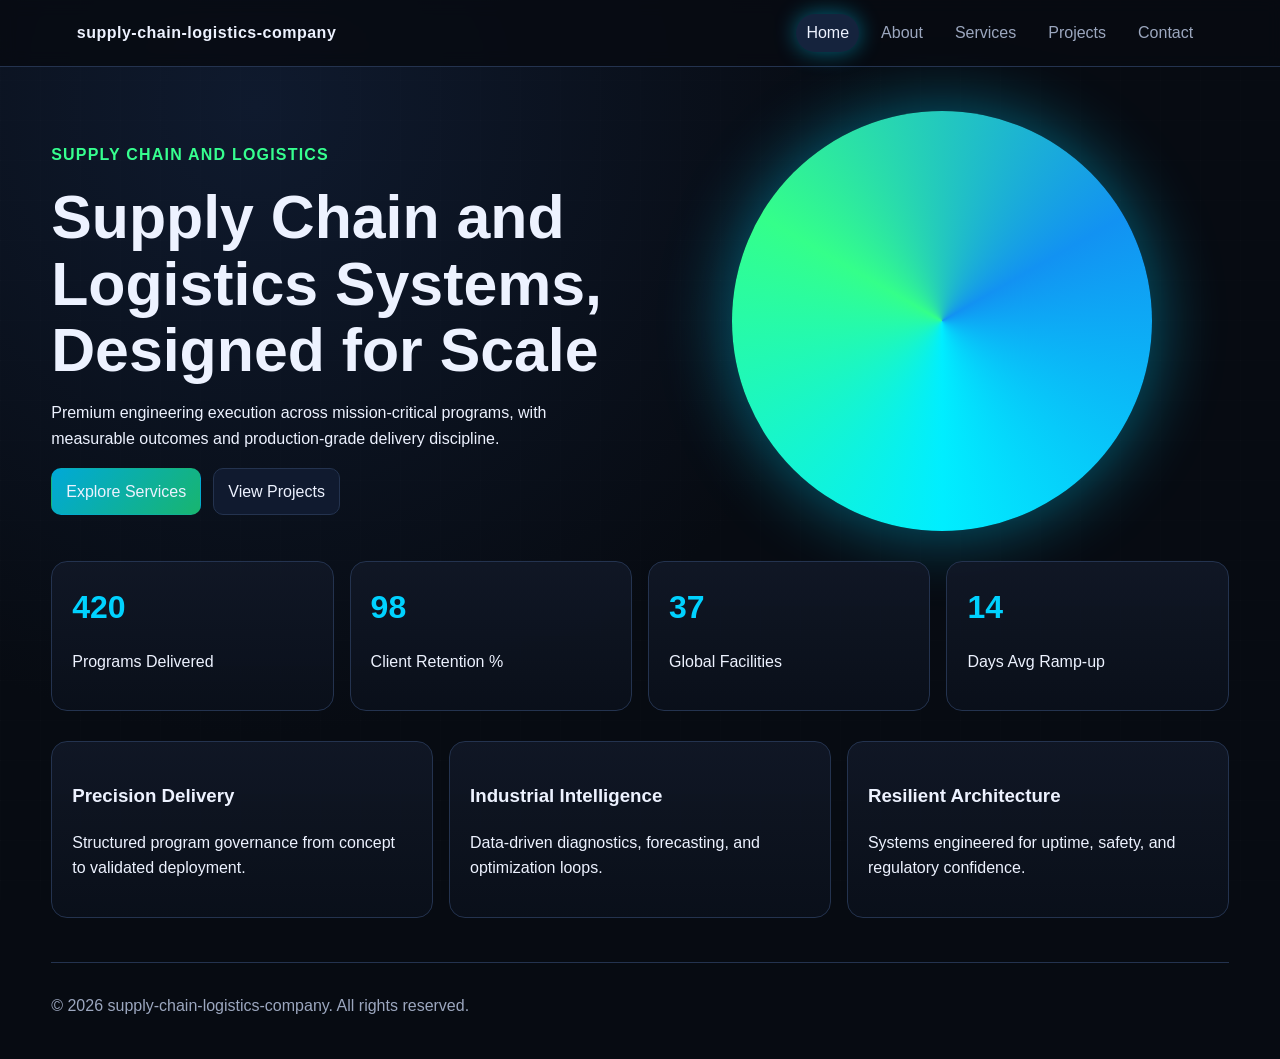
==== index.html @ 917057ac "initial commit" ====
﻿<!doctype html>
<html lang="en">
<head>
    <meta charset="UTF-8">
    <meta name="viewport" content="width=device-width, initial-scale=1.0">
    <meta name="description" content="supply-chain-logistics-company premium industrial agency website.">
    <title>supply-chain-logistics-company | Home</title>
    <link rel="stylesheet" href="css/styles.css">
</head>
<body>
    <div class="bg-grid" aria-hidden="true"></div>
    <header class="site-header">
        <a class="logo" href="index.html">supply-chain-logistics-company</a>
        <nav>
                <a href="index.html" class="active">Home</a>
                <a href="about.html">About</a>
                <a href="services.html">Services</a>
                <a href="projects.html">Projects</a>
                <a href="contact.html">Contact</a>
        </nav>
    </header>
    <main class="container">
        <section class="hero reveal">
            <div>
                <p class="kicker">Supply Chain and Logistics</p>
                <h1>Supply Chain and Logistics Systems, Designed for Scale</h1>
                <p>Premium engineering execution across mission-critical programs, with measurable outcomes and production-grade delivery discipline.</p>
                <div class="hero-actions">
                    <a class="btn btn-primary" href="services.html">Explore Services</a>
                    <a class="btn" href="projects.html">View Projects</a>
                </div>
            </div>
            <div class="hero-orb" aria-hidden="true"></div>
        </section>
        <section class="stats reveal">
            <article class="card stat-card"><h3 data-counter="420">0</h3><p>Programs Delivered</p></article>
            <article class="card stat-card"><h3 data-counter="98">0</h3><p>Client Retention %</p></article>
            <article class="card stat-card"><h3 data-counter="37">0</h3><p>Global Facilities</p></article>
            <article class="card stat-card"><h3 data-counter="14">0</h3><p>Days Avg Ramp-up</p></article>
        </section>
        <section class="grid-3 reveal">
            <article class="card"><h3>Precision Delivery</h3><p>Structured program governance from concept to validated deployment.</p></article>
            <article class="card"><h3>Industrial Intelligence</h3><p>Data-driven diagnostics, forecasting, and optimization loops.</p></article>
            <article class="card"><h3>Resilient Architecture</h3><p>Systems engineered for uptime, safety, and regulatory confidence.</p></article>
        </section>
    </main>
    <footer class="site-footer">
        <p>&copy; 2026 supply-chain-logistics-company. All rights reserved.</p>
    </footer>
    <script src="js/script.js"></script>
</body>
</html>
---- css/styles.css ----
﻿:root {
    --bg: #070b12;
    --text: #edf2ff;
    --muted: #9ca7bf;
    --line: #24334f;
    --accent: #00d2ff;
    --accent-2: #36ff8f;
    --glow: 0 0 22px rgba(0, 210, 255, 0.45);
    --radius: 16px;
}
* { box-sizing: border-box; }
html { scroll-behavior: smooth; }
body { margin: 0; font-family: "Segoe UI", "Trebuchet MS", sans-serif; background: radial-gradient(circle at 20% 10%, #0f1a2e, var(--bg) 45%), var(--bg); color: var(--text); line-height: 1.6; }
.bg-grid { position: fixed; inset: 0; background-image: linear-gradient(rgba(255,255,255,.04) 1px, transparent 1px), linear-gradient(90deg, rgba(255,255,255,.04) 1px, transparent 1px); background-size: 40px 40px; opacity: .25; pointer-events: none; z-index: -1; }
.site-header { position: sticky; top: 0; display: flex; justify-content: space-between; align-items: center; padding: 14px 6vw; border-bottom: 1px solid var(--line); background: rgba(7, 11, 18, 0.86); backdrop-filter: blur(8px); z-index: 10; }
.logo { color: var(--text); text-decoration: none; font-weight: 700; letter-spacing: .5px; }
nav { display: flex; gap: 12px; flex-wrap: wrap; }
nav a { color: var(--muted); text-decoration: none; padding: 6px 10px; border-radius: 999px; transition: .25s ease; }
nav a:hover, nav a.active { color: var(--text); background: #15233d; box-shadow: var(--glow); }
.container { width: min(1180px, 92vw); margin: 44px auto; display: grid; gap: 30px; }
.hero, .page-hero { display: grid; grid-template-columns: repeat(2, minmax(0, 1fr)); gap: 30px; align-items: center; }
.page-hero { grid-template-columns: 1fr; }
.kicker { color: var(--accent-2); text-transform: uppercase; letter-spacing: 1.2px; font-weight: 600; }
h1 { font-size: clamp(2rem, 5vw, 3.8rem); line-height: 1.1; margin: 0 0 16px; }
h2 { font-size: clamp(1.4rem, 3vw, 2rem); margin-top: 0; }
.hero-orb { width: min(420px, 100%); aspect-ratio: 1; border-radius: 50%; margin-inline: auto; background: conic-gradient(from 180deg, #0ef, #34ff8a, #1292f2, #0ef); box-shadow: 0 0 70px rgba(0, 210, 255, .45); animation: spin 18s linear infinite; }
@keyframes spin { to { transform: rotate(360deg); } }
.hero-actions { display: flex; gap: 12px; flex-wrap: wrap; margin-top: 16px; }
.btn { border: 1px solid var(--line); color: var(--text); text-decoration: none; background: #101a2f; padding: 10px 14px; border-radius: 10px; transition: .25s ease; cursor: pointer; }
.btn:hover { transform: translateY(-2px); box-shadow: var(--glow); }
.btn-primary { background: linear-gradient(130deg, #00a9d8, #18b56f); border-color: transparent; }
.grid-3, .stats { display: grid; grid-template-columns: repeat(4, minmax(0, 1fr)); gap: 16px; }
.grid-3 { grid-template-columns: repeat(3, minmax(0, 1fr)); }
.grid-2 { display: grid; grid-template-columns: repeat(2, minmax(0, 1fr)); gap: 16px; }
.card { background: linear-gradient(180deg, rgba(17, 24, 38, 0.94), rgba(10, 16, 27, 0.96)); border: 1px solid var(--line); border-radius: var(--radius); padding: 20px; transition: .3s ease; }
.card:hover { border-color: #2f5b9a; transform: translateY(-4px); box-shadow: var(--glow); }
.stat-card h3 { font-size: 2rem; margin: 0; color: var(--accent); }
.animated-card { animation: floatCard 3.8s ease-in-out infinite alternate; }
@keyframes floatCard { from { transform: translateY(0); } to { transform: translateY(-8px); } }
.tool-section .tool-grid { display: grid; grid-template-columns: repeat(2, minmax(0, 1fr)); gap: 16px; }
#tool-form { display: grid; gap: 12px; }
#tool-form label { display: grid; gap: 6px; color: var(--muted); font-size: .95rem; }
#tool-form input { background: #0a1323; border: 1px solid var(--line); color: var(--text); border-radius: 10px; padding: 9px 11px; }
.tool-output p { min-height: 54px; }
.meter { height: 10px; border-radius: 8px; background: #1b2539; overflow: hidden; }
.meter span { display: block; width: 0; height: 100%; background: linear-gradient(90deg, var(--accent), var(--accent-2)); transition: width .45s ease; }
.contact-form input, .contact-form textarea { width: 100%; background: #0a1323; color: var(--text); border: 1px solid var(--line); border-radius: 10px; padding: 9px 11px; }
.reveal { opacity: 0; transform: translateY(18px); transition: .65s ease; }
.reveal.show { opacity: 1; transform: translateY(0); }
.site-footer { width: min(1180px, 92vw); margin: 24px auto 40px; color: var(--muted); border-top: 1px solid var(--line); padding-top: 14px; }
@media (max-width: 960px) {
    .hero, .grid-3, .grid-2, .stats, .tool-section .tool-grid { grid-template-columns: 1fr; }
    .site-header { gap: 10px; flex-direction: column; align-items: flex-start; }
}
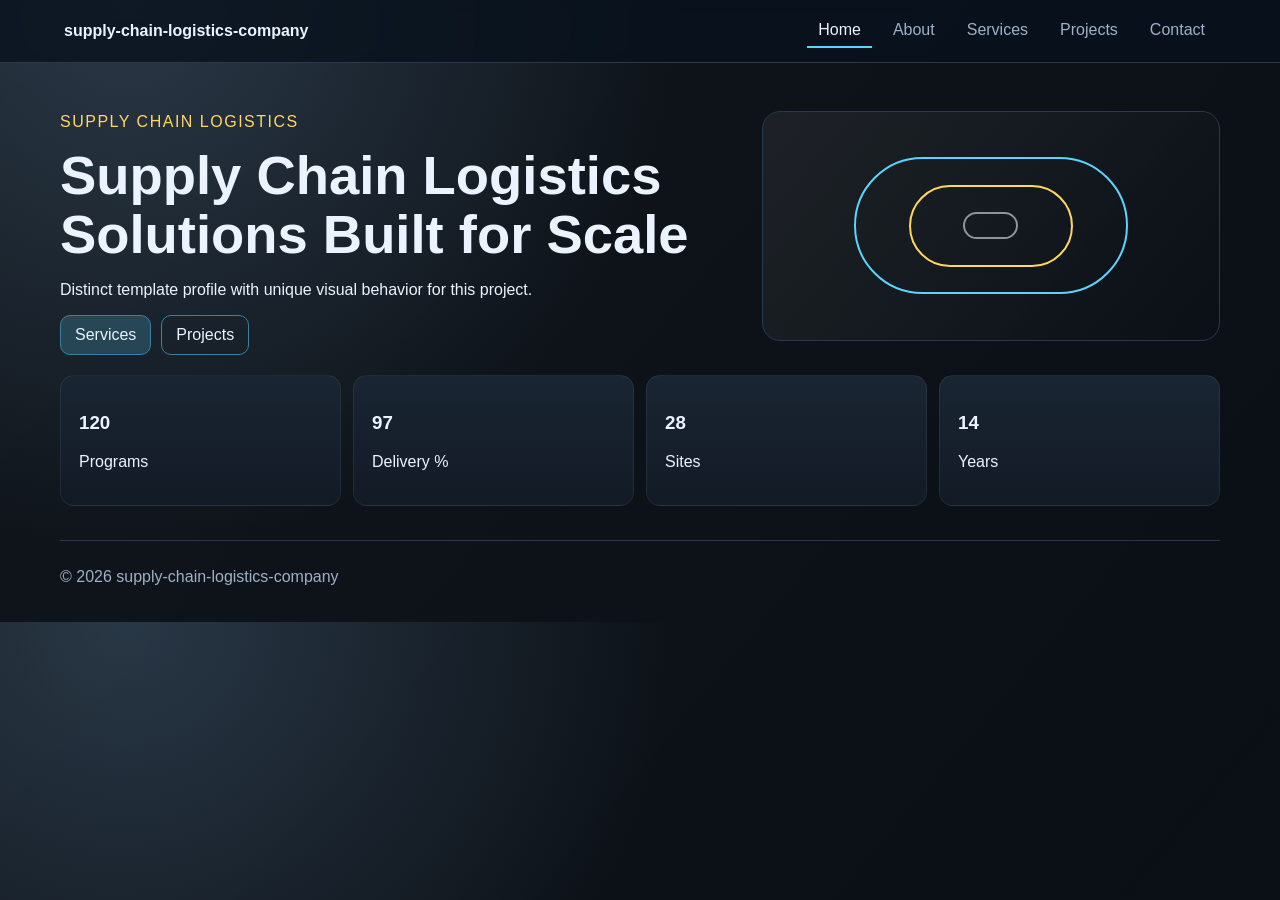
==== commit 1f1ba695: "made this unique" ====
--- a/index.html
+++ b/index.html
@@ -1,52 +1,2 @@
-﻿<!doctype html>
-<html lang="en">
-<head>
-    <meta charset="UTF-8">
-    <meta name="viewport" content="width=device-width, initial-scale=1.0">
-    <meta name="description" content="supply-chain-logistics-company premium industrial agency website.">
-    <title>supply-chain-logistics-company | Home</title>
-    <link rel="stylesheet" href="css/styles.css">
-</head>
-<body>
-    <div class="bg-grid" aria-hidden="true"></div>
-    <header class="site-header">
-        <a class="logo" href="index.html">supply-chain-logistics-company</a>
-        <nav>
-                <a href="index.html" class="active">Home</a>
-                <a href="about.html">About</a>
-                <a href="services.html">Services</a>
-                <a href="projects.html">Projects</a>
-                <a href="contact.html">Contact</a>
-        </nav>
-    </header>
-    <main class="container">
-        <section class="hero reveal">
-            <div>
-                <p class="kicker">Supply Chain and Logistics</p>
-                <h1>Supply Chain and Logistics Systems, Designed for Scale</h1>
-                <p>Premium engineering execution across mission-critical programs, with measurable outcomes and production-grade delivery discipline.</p>
-                <div class="hero-actions">
-                    <a class="btn btn-primary" href="services.html">Explore Services</a>
-                    <a class="btn" href="projects.html">View Projects</a>
-                </div>
-            </div>
-            <div class="hero-orb" aria-hidden="true"></div>
-        </section>
-        <section class="stats reveal">
-            <article class="card stat-card"><h3 data-counter="420">0</h3><p>Programs Delivered</p></article>
-            <article class="card stat-card"><h3 data-counter="98">0</h3><p>Client Retention %</p></article>
-            <article class="card stat-card"><h3 data-counter="37">0</h3><p>Global Facilities</p></article>
-            <article class="card stat-card"><h3 data-counter="14">0</h3><p>Days Avg Ramp-up</p></article>
-        </section>
-        <section class="grid-3 reveal">
-            <article class="card"><h3>Precision Delivery</h3><p>Structured program governance from concept to validated deployment.</p></article>
-            <article class="card"><h3>Industrial Intelligence</h3><p>Data-driven diagnostics, forecasting, and optimization loops.</p></article>
-            <article class="card"><h3>Resilient Architecture</h3><p>Systems engineered for uptime, safety, and regulatory confidence.</p></article>
-        </section>
-    </main>
-    <footer class="site-footer">
-        <p>&copy; 2026 supply-chain-logistics-company. All rights reserved.</p>
-    </footer>
-    <script src="js/script.js"></script>
-</body>
-</html>
+﻿<!doctype html><html lang="en"><head><meta charset="utf-8"><meta name="viewport" content="width=device-width,initial-scale=1"><title>supply-chain-logistics-company | index.html</title><link rel="stylesheet" href="css/styles.css"></head><body class="nav-underline card-soft hero-split motif-route btn-line"><div class="bg"></div><header><a class="logo" href="index.html">supply-chain-logistics-company</a><nav><a href="index.html" class="active">Home</a><a href="about.html">About</a><a href="services.html">Services</a><a href="projects.html">Projects</a><a href="contact.html">Contact</a></nav></header><main>        <section class="hero reveal"><div><p class="kicker">Supply Chain Logistics</p><h1>Supply Chain Logistics Solutions Built for Scale</h1><p>Distinct template profile with unique visual behavior for this project.</p><div class="actions"><a class="btn primary" href="services.html">Services</a><a class="btn" href="projects.html">Projects</a></div></div><div class="hero-visual"><span></span><span></span><span></span></div></section>
+        <section class="stats reveal"><article class="card"><h3 data-counter="120">0</h3><p>Programs</p></article><article class="card"><h3 data-counter="97">0</h3><p>Delivery %</p></article><article class="card"><h3 data-counter="28">0</h3><p>Sites</p></article><article class="card"><h3 data-counter="14">0</h3><p>Years</p></article></section></main><footer><p>&copy; 2026 supply-chain-logistics-company</p></footer><script src="js/script.js"></script></body></html>
--- a/css/styles.css
+++ b/css/styles.css
@@ -1,54 +1,16 @@
-﻿:root {
-    --bg: #070b12;
-    --text: #edf2ff;
-    --muted: #9ca7bf;
-    --line: #24334f;
-    --accent: #00d2ff;
-    --accent-2: #36ff8f;
-    --glow: 0 0 22px rgba(0, 210, 255, 0.45);
-    --radius: 16px;
-}
-* { box-sizing: border-box; }
-html { scroll-behavior: smooth; }
-body { margin: 0; font-family: "Segoe UI", "Trebuchet MS", sans-serif; background: radial-gradient(circle at 20% 10%, #0f1a2e, var(--bg) 45%), var(--bg); color: var(--text); line-height: 1.6; }
-.bg-grid { position: fixed; inset: 0; background-image: linear-gradient(rgba(255,255,255,.04) 1px, transparent 1px), linear-gradient(90deg, rgba(255,255,255,.04) 1px, transparent 1px); background-size: 40px 40px; opacity: .25; pointer-events: none; z-index: -1; }
-.site-header { position: sticky; top: 0; display: flex; justify-content: space-between; align-items: center; padding: 14px 6vw; border-bottom: 1px solid var(--line); background: rgba(7, 11, 18, 0.86); backdrop-filter: blur(8px); z-index: 10; }
-.logo { color: var(--text); text-decoration: none; font-weight: 700; letter-spacing: .5px; }
-nav { display: flex; gap: 12px; flex-wrap: wrap; }
-nav a { color: var(--muted); text-decoration: none; padding: 6px 10px; border-radius: 999px; transition: .25s ease; }
-nav a:hover, nav a.active { color: var(--text); background: #15233d; box-shadow: var(--glow); }
-.container { width: min(1180px, 92vw); margin: 44px auto; display: grid; gap: 30px; }
-.hero, .page-hero { display: grid; grid-template-columns: repeat(2, minmax(0, 1fr)); gap: 30px; align-items: center; }
-.page-hero { grid-template-columns: 1fr; }
-.kicker { color: var(--accent-2); text-transform: uppercase; letter-spacing: 1.2px; font-weight: 600; }
-h1 { font-size: clamp(2rem, 5vw, 3.8rem); line-height: 1.1; margin: 0 0 16px; }
-h2 { font-size: clamp(1.4rem, 3vw, 2rem); margin-top: 0; }
-.hero-orb { width: min(420px, 100%); aspect-ratio: 1; border-radius: 50%; margin-inline: auto; background: conic-gradient(from 180deg, #0ef, #34ff8a, #1292f2, #0ef); box-shadow: 0 0 70px rgba(0, 210, 255, .45); animation: spin 18s linear infinite; }
-@keyframes spin { to { transform: rotate(360deg); } }
-.hero-actions { display: flex; gap: 12px; flex-wrap: wrap; margin-top: 16px; }
-.btn { border: 1px solid var(--line); color: var(--text); text-decoration: none; background: #101a2f; padding: 10px 14px; border-radius: 10px; transition: .25s ease; cursor: pointer; }
-.btn:hover { transform: translateY(-2px); box-shadow: var(--glow); }
-.btn-primary { background: linear-gradient(130deg, #00a9d8, #18b56f); border-color: transparent; }
-.grid-3, .stats { display: grid; grid-template-columns: repeat(4, minmax(0, 1fr)); gap: 16px; }
-.grid-3 { grid-template-columns: repeat(3, minmax(0, 1fr)); }
-.grid-2 { display: grid; grid-template-columns: repeat(2, minmax(0, 1fr)); gap: 16px; }
-.card { background: linear-gradient(180deg, rgba(17, 24, 38, 0.94), rgba(10, 16, 27, 0.96)); border: 1px solid var(--line); border-radius: var(--radius); padding: 20px; transition: .3s ease; }
-.card:hover { border-color: #2f5b9a; transform: translateY(-4px); box-shadow: var(--glow); }
-.stat-card h3 { font-size: 2rem; margin: 0; color: var(--accent); }
-.animated-card { animation: floatCard 3.8s ease-in-out infinite alternate; }
-@keyframes floatCard { from { transform: translateY(0); } to { transform: translateY(-8px); } }
-.tool-section .tool-grid { display: grid; grid-template-columns: repeat(2, minmax(0, 1fr)); gap: 16px; }
-#tool-form { display: grid; gap: 12px; }
-#tool-form label { display: grid; gap: 6px; color: var(--muted); font-size: .95rem; }
-#tool-form input { background: #0a1323; border: 1px solid var(--line); color: var(--text); border-radius: 10px; padding: 9px 11px; }
-.tool-output p { min-height: 54px; }
-.meter { height: 10px; border-radius: 8px; background: #1b2539; overflow: hidden; }
-.meter span { display: block; width: 0; height: 100%; background: linear-gradient(90deg, var(--accent), var(--accent-2)); transition: width .45s ease; }
-.contact-form input, .contact-form textarea { width: 100%; background: #0a1323; color: var(--text); border: 1px solid var(--line); border-radius: 10px; padding: 9px 11px; }
-.reveal { opacity: 0; transform: translateY(18px); transition: .65s ease; }
-.reveal.show { opacity: 1; transform: translateY(0); }
-.site-footer { width: min(1180px, 92vw); margin: 24px auto 40px; color: var(--muted); border-top: 1px solid var(--line); padding-top: 14px; }
-@media (max-width: 960px) {
-    .hero, .grid-3, .grid-2, .stats, .tool-section .tool-grid { grid-template-columns: 1fr; }
-    .site-header { gap: 10px; flex-direction: column; align-items: flex-start; }
-}
+﻿:root{--a:#5bd4ff;--b:#ffd663;--bg:#0b1016;--g:#253443;--f:'Segoe UI',sans-serif;--t:#ebf3ff;--m:#9fb1c9;--l:#263950}*{box-sizing:border-box}html{scroll-behavior:smooth}body{margin:0;font-family:var(--f);color:var(--t);background:radial-gradient(circle at 10% 0%,var(--g),var(--bg) 42%),var(--bg)}.bg{position:fixed;inset:0;opacity:.2;pointer-events:none;z-index:-1}
+body.motif-rings .bg{background:radial-gradient(circle,#fff2 1px,transparent 1px);background-size:22px 22px}body.motif-mesh .bg{background-image:linear-gradient(#fff2 1px,transparent 1px),linear-gradient(90deg,#fff2 1px,transparent 1px);background-size:34px 34px}body.motif-radar .bg{background:radial-gradient(circle at 70% 20%,#fff3,transparent 30%)}body.motif-leaf .bg{background:linear-gradient(120deg,#fff2,transparent)}body.motif-strata .bg{background:repeating-linear-gradient(160deg,#fff1,#fff1 2px,transparent 2px,transparent 18px)}body.motif-vector .bg{background:linear-gradient(45deg,#fff2 1px,transparent 1px);background-size:26px 26px}body.motif-grain .bg{background:radial-gradient(#fff2 1px,transparent 1px);background-size:14px 14px}body.motif-signal .bg{background:repeating-radial-gradient(circle at 65% 35%,#fff2 0 2px,transparent 2px 18px)}body.motif-silicon .bg{background:linear-gradient(90deg,#fff2,transparent)}body.motif-matrix .bg{background:repeating-linear-gradient(0deg,#fff2,#fff2 1px,transparent 1px,transparent 12px)}body.motif-route .bg{background:linear-gradient(130deg,#fff2,transparent)}body.motif-grid .bg{background-image:linear-gradient(#fff2 1px,transparent 1px),linear-gradient(90deg,#fff2 1px,transparent 1px);background-size:40px 40px}body.motif-beam .bg{background:linear-gradient(90deg,transparent,#fff2,transparent)}body.motif-forge .bg{background:radial-gradient(circle at 20% 20%,#fff3,transparent 32%)}body.motif-nodes .bg{background:radial-gradient(circle,#fff2 2px,transparent 2px);background-size:28px 28px}body.motif-dashboard .bg{background:linear-gradient(0deg,#fff2 2px,transparent 2px);background-size:100% 28px}body.motif-target .bg{background:repeating-radial-gradient(circle,#fff2 0 2px,transparent 2px 12px)}body.motif-orbit .bg{background:radial-gradient(circle at 30% 40%,#fff2,transparent 30%)}body.motif-arm .bg{background:linear-gradient(45deg,#fff2 2px,transparent 2px);background-size:24px 24px}body.motif-factory .bg{background:repeating-linear-gradient(90deg,#fff2,#fff2 4px,transparent 4px,transparent 20px)}
+header{position:sticky;top:0;display:flex;justify-content:space-between;align-items:center;gap:10px;padding:14px 5vw;background:#08121dcc;border-bottom:1px solid var(--l);backdrop-filter:blur(6px)}.logo{color:var(--t);text-decoration:none;font-weight:700}nav{display:flex;gap:10px;flex-wrap:wrap}nav a{color:var(--m);text-decoration:none;padding:7px 11px;transition:.2s}
+body.nav-pill nav a{border:1px solid transparent;border-radius:999px}body.nav-pill nav a:hover,body.nav-pill nav a.active{color:var(--t);border-color:var(--l);background:#17273a}
+body.nav-underline nav a{border-bottom:2px solid transparent}body.nav-underline nav a:hover,body.nav-underline nav a.active{color:var(--t);border-color:var(--a)}
+body.nav-box nav a{border:1px solid var(--l);border-radius:8px}body.nav-box nav a:hover,body.nav-box nav a.active{color:var(--t)}
+main{width:min(1160px,92vw);margin:34px auto;display:grid;gap:20px}h1{font-size:clamp(2rem,5vw,3.4rem);line-height:1.08;margin:0 0 10px}.kicker{text-transform:uppercase;letter-spacing:1.5px;color:var(--b)}
+.hero{display:grid;gap:14px;align-items:center}body.hero-split .hero{grid-template-columns:1.2fr .8fr}body.hero-stack .hero{grid-template-columns:1fr}.hero-visual{min-height:230px;border:1px solid var(--l);border-radius:18px;position:relative;overflow:hidden;background:linear-gradient(130deg,#fff1,#fff0)}.hero-visual span{position:absolute;inset:20%;border:2px solid var(--a);border-radius:999px;animation:wave 3.0s ease-in-out infinite}.hero-visual span:nth-child(2){inset:32%;border-color:var(--b);animation-delay:.4s}.hero-visual span:nth-child(3){inset:44%;border-color:#fff8;animation-delay:.8s}@keyframes wave{0%{transform:scale(.82);opacity:.9}100%{transform:scale(1.55);opacity:.08}}
+.actions{display:flex;gap:10px;flex-wrap:wrap;margin-top:10px}.btn{text-decoration:none;padding:10px 14px;border-radius:10px;cursor:pointer;transition:.2s}.btn:hover{transform:translateY(-2px)}
+body.btn-solid .btn{border:1px solid var(--l);background:#112033;color:var(--t)}body.btn-solid .btn.primary{border:none;background:linear-gradient(130deg,var(--a),var(--b));color:#021522}
+body.btn-line .btn{border:1px solid color-mix(in srgb,var(--a) 45%,var(--l));background:transparent;color:var(--t)}body.btn-line .btn.primary{background:color-mix(in srgb,var(--a) 20%,transparent)}
+.stats{display:grid;grid-template-columns:repeat(4,minmax(0,1fr));gap:12px}.cols,.tool-grid{display:grid;grid-template-columns:repeat(2,minmax(0,1fr));gap:12px}.card{padding:18px;border-radius:14px;transition:.25s}
+body.card-glow .card{background:linear-gradient(180deg,#152335,#0e1826);border:1px solid var(--l)}body.card-glow .card:hover{box-shadow:0 0 22px color-mix(in srgb,var(--a) 45%,transparent);transform:translateY(-4px)}
+body.card-soft .card{background:linear-gradient(180deg,#1a2533,#121a25);border:1px solid #fff1}body.card-soft .card:hover{transform:translateY(-3px)}
+body.card-edge .card{background:#101a27;border:1px solid var(--l);box-shadow:inset 0 0 0 1px #fff1}body.card-edge .card:hover{border-color:var(--a);transform:translateY(-3px)}
+.list{margin:0;padding-left:18px;display:grid;gap:8px}label{display:grid;gap:6px;color:var(--m)}input,textarea{width:100%;background:#0a1320;color:var(--t);border:1px solid var(--l);border-radius:8px;padding:9px}#tool-form{display:grid;gap:10px}.meter{height:10px;background:#1a283b;border-radius:7px;overflow:hidden}.meter span{display:block;height:100%;width:0;background:linear-gradient(90deg,var(--a),var(--b));transition:width .45s}.reveal{opacity:0;transform:translateY(14px);transition:.6s}.reveal.show{opacity:1;transform:none}footer{width:min(1160px,92vw);margin:18px auto 36px;padding-top:11px;border-top:1px solid var(--l);color:var(--m)}@media (max-width:900px){.hero,.stats,.cols,.tool-grid{grid-template-columns:1fr}header{flex-direction:column;align-items:flex-start}}
